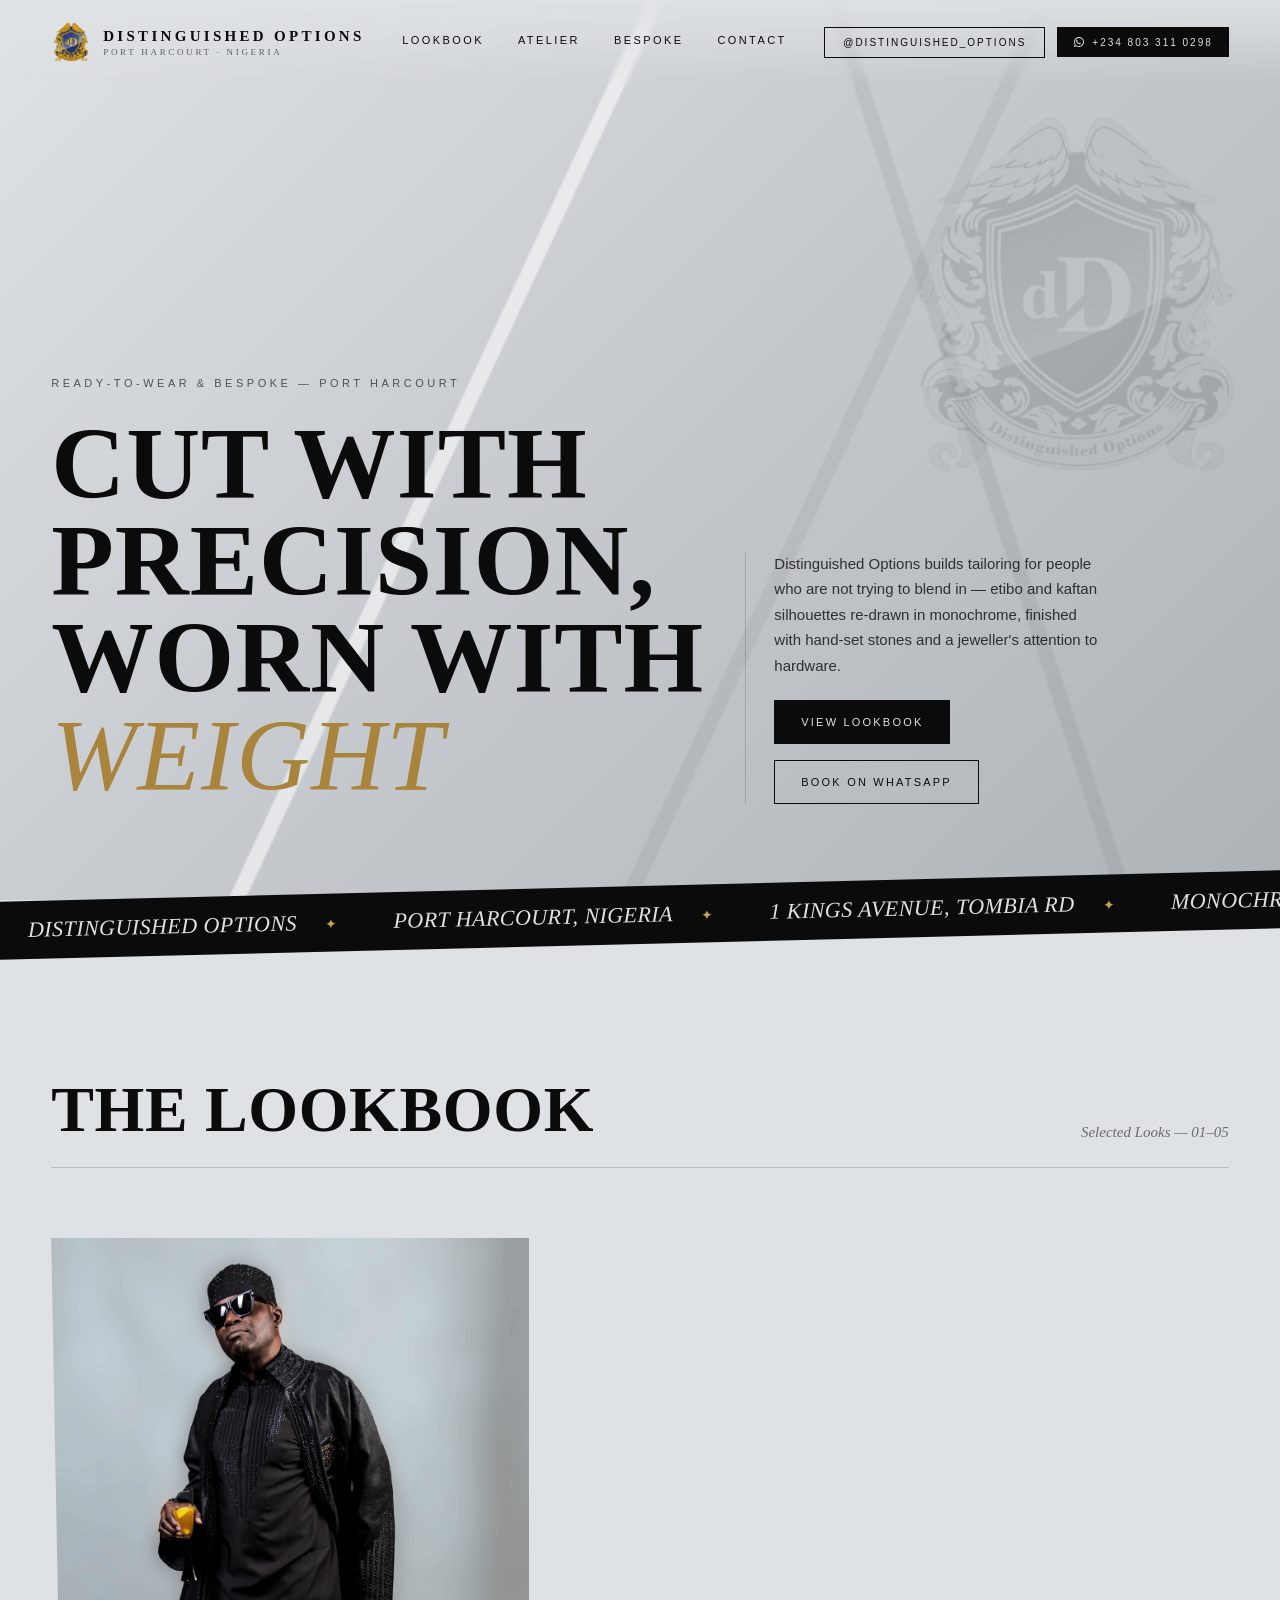
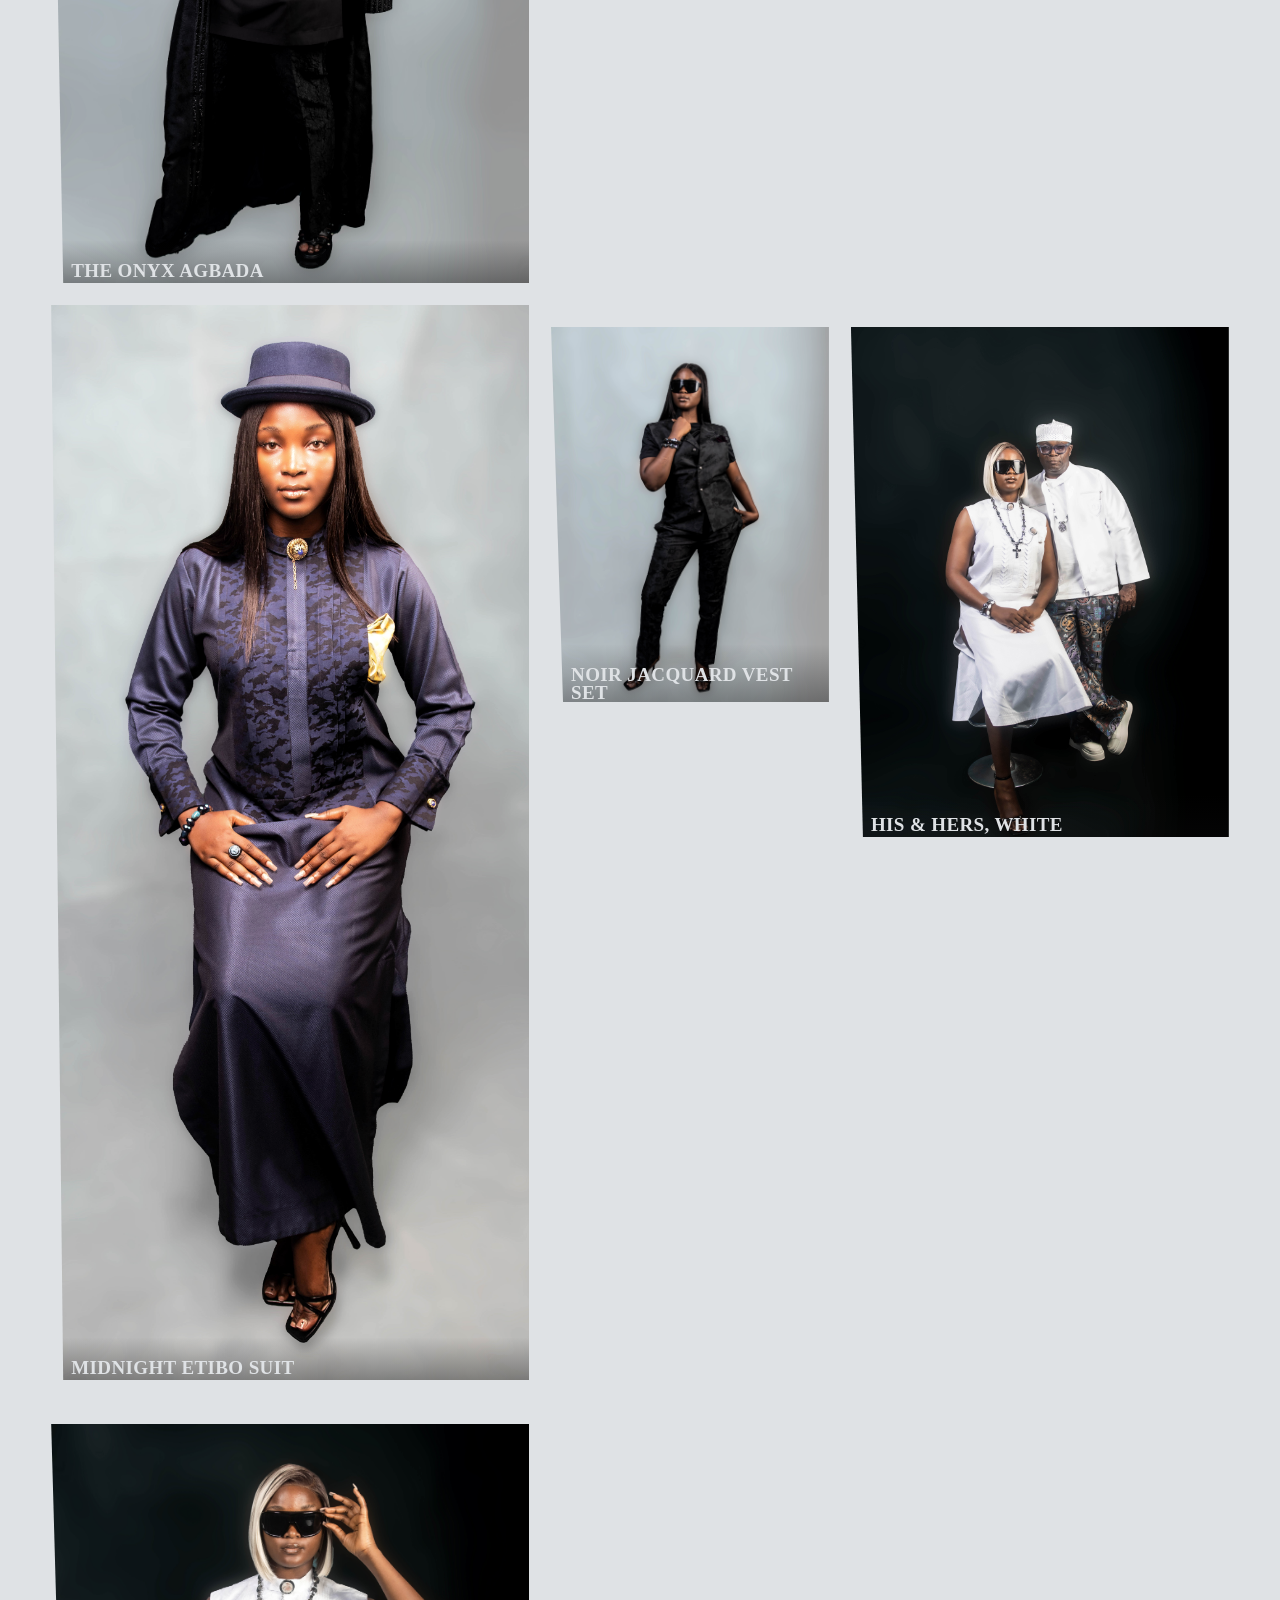
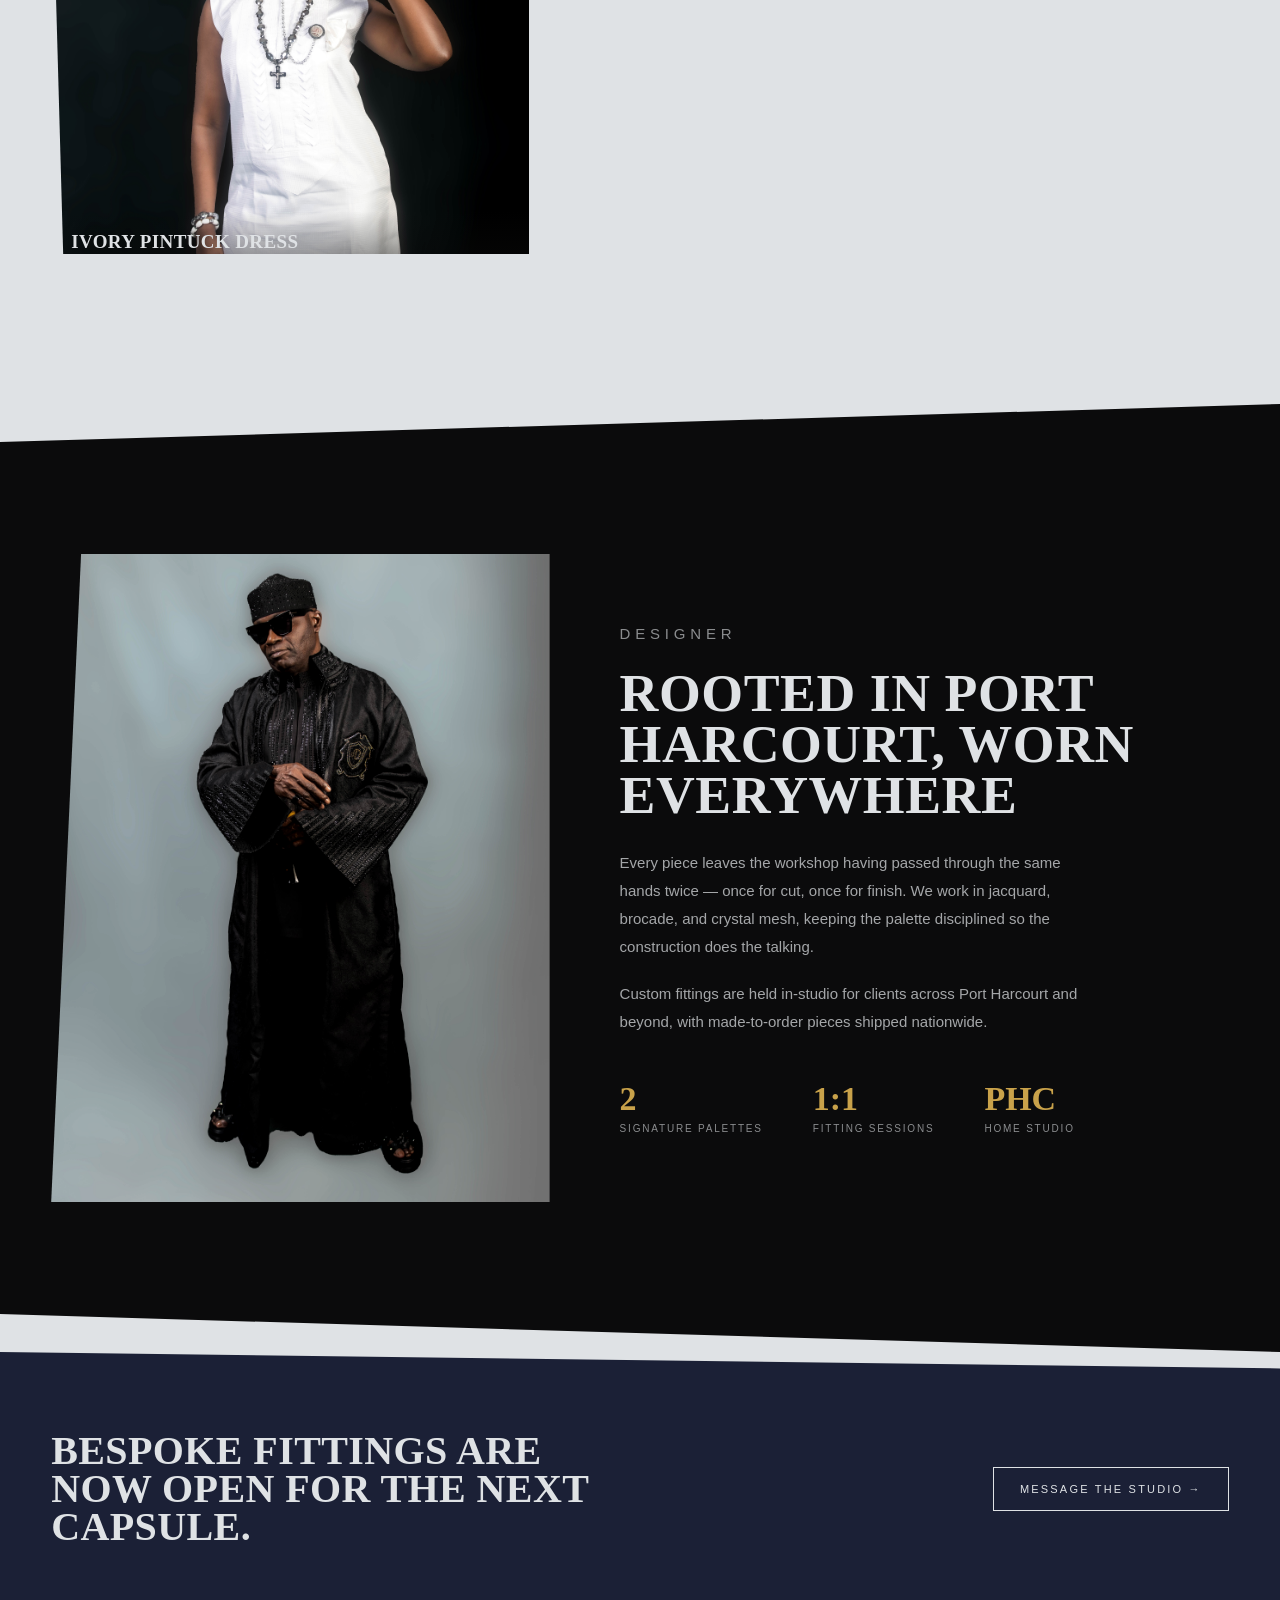
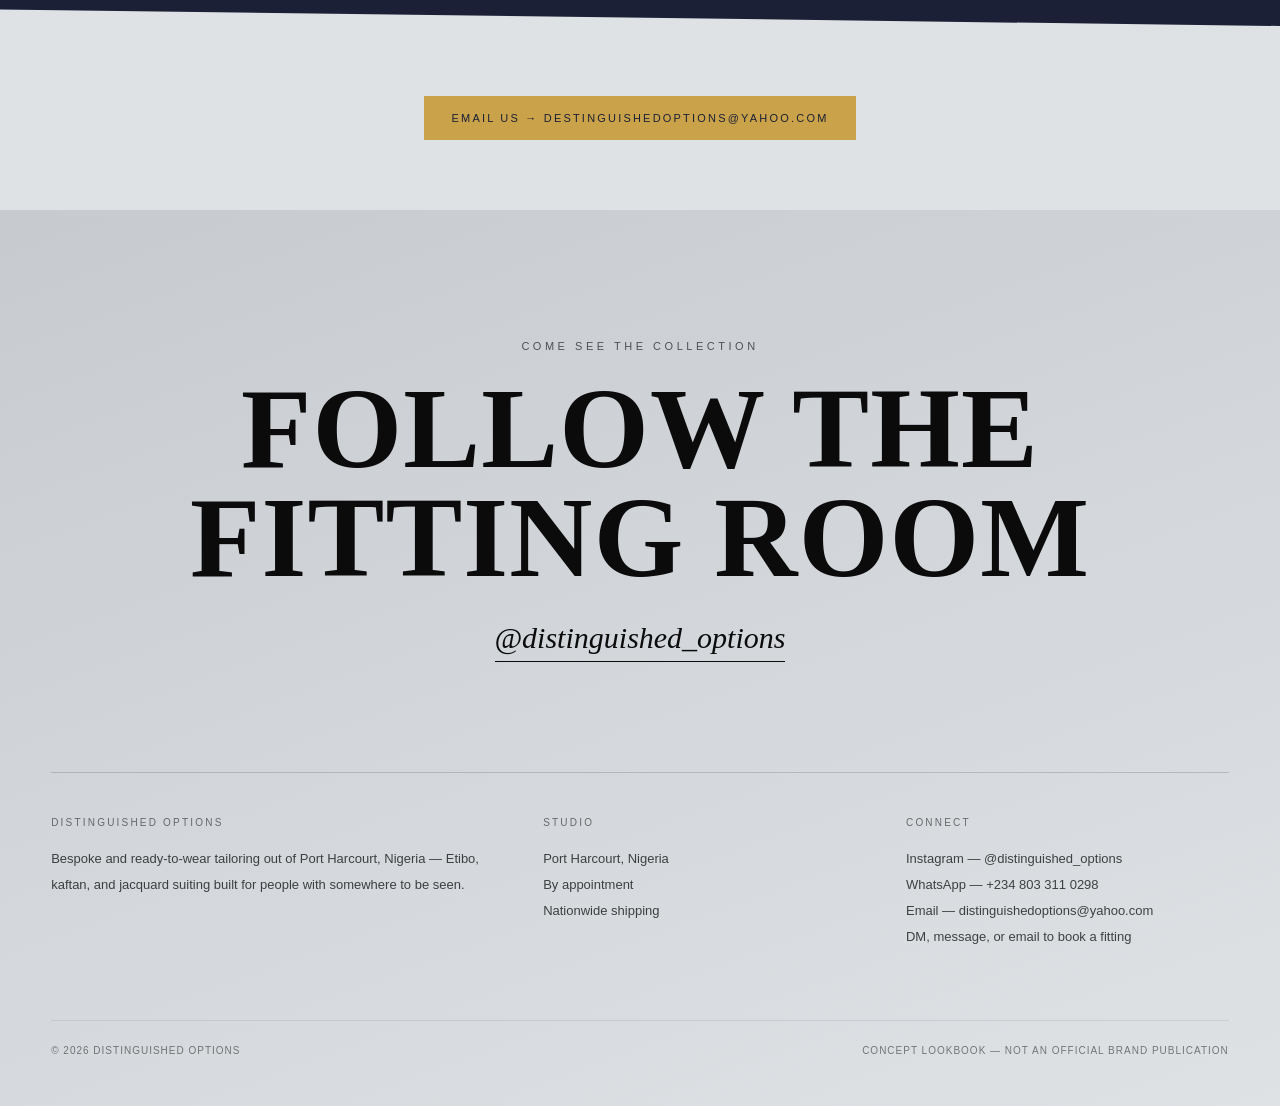
==== index.html @ 403ad82b "Rename distinguished-options.html to index.html" ====
<!DOCTYPE html>
<html lang="en">
<head>
<meta charset="UTF-8">
<meta name="viewport" content="width=device-width, initial-scale=1.0">
<title>Distinguished Options — Port Harcourt</title>
</head>
<body>
<link rel="stylesheet" href="Distinguished.Op.css">
<div class="facet-bg"></div>

<header>
  <div class="brandmark">
    <div class="crest">
      <img src="./Img/distinguished_options_logo.png" alt="Distinguished Options Logo">
    </div>
    <div class="word">Distinguished Options<small>Port Harcourt · Nigeria</small></div>
  </div>
  <nav class="links">
    <a href="#lookbook">Lookbook</a>
    <a href="#atelier">Atelier</a>
    <a href="#capsule">Bespoke</a>
    <a href="#contact">Contact</a>
  </nav>
  <div class="header-actions">
    <a class="ig-pill" href="https://instagram.com/distinguished_options" target="_blank" rel="noopener">@distinguished_options</a>
    <a class="wa-pill" href="https://wa.me/2348033110298" target="_blank" rel="noopener">
      <svg viewBox="0 0 24 24" fill="currentColor"><path d="M12.04 2C6.58 2 2.13 6.45 2.13 11.91c0 1.75.46 3.45 1.32 4.95L2.05 22l5.28-1.38a9.9 9.9 0 0 0 4.71 1.2h.01c5.46 0 9.9-4.45 9.9-9.91 0-2.65-1.03-5.14-2.9-7.01A9.82 9.82 0 0 0 12.04 2m0 1.8a8.1 8.1 0 0 1 5.76 2.39 8.1 8.1 0 0 1 2.38 5.72c0 4.48-3.65 8.12-8.15 8.12a8.1 8.1 0 0 1-4.14-1.13l-.3-.17-3.13.82.84-3.05-.19-.31a8.06 8.06 0 0 1-1.25-4.32c0-4.48 3.65-8.07 8.18-8.07m-4.5 4.19c-.15 0-.4.06-.61.29-.21.24-.8.78-.8 1.9s.82 2.21.93 2.36c.11.15 1.61 2.52 3.98 3.44 1.97.75 2.37.6 2.8.57.43-.04 1.39-.57 1.58-1.12.2-.55.2-1.02.14-1.12-.06-.1-.21-.16-.44-.28-.23-.12-1.39-.68-1.6-.76-.22-.08-.37-.12-.53.12-.16.24-.6.76-.74.92-.14.15-.27.17-.5.06-.23-.12-.98-.36-1.87-1.15-.69-.62-1.16-1.38-1.29-1.62-.14-.24-.01-.36.1-.48.11-.11.24-.28.36-.42.12-.14.16-.24.24-.4.08-.16.04-.3-.02-.42-.06-.12-.53-1.3-.74-1.78-.19-.46-.39-.4-.53-.41-.14-.01-.29-.01-.44-.01z"/></svg>
      <span class="wa-label">+234 803 311 0298</span>
    </a>
  </div>
</header>

<section class="hero">
  <div class="hero-mark">
    <img src="./Img/distinguished_options_logo.png" alt="Distinguished Options Logo">
  </div>
  <div class="hero-inner">
    <div>
      <p class="eyebrow">Ready&#8209;to&#8209;Wear &amp; Bespoke — Port Harcourt</p>
      <h1>CUT WITH<br>PRECISION,<br>WORN WITH <em>WEIGHT</em></h1>
    </div>
    <div class="hero-copy">
      <p>Distinguished Options builds tailoring for people who are not trying to blend in — etibo and kaftan silhouettes re-drawn in monochrome, finished with hand-set stones and a jeweller's attention to hardware.</p>
      <div class="cta-row">
        <a class="btn solid" href="#lookbook">View Lookbook</a>
        <a class="btn ghost" href="https://wa.me/2348033110298" target="_blank" rel="noopener">Book on WhatsApp</a>
      </div>
    </div>
  </div>
</section>

<div class="marquee-wrap">
  <div class="marquee">
    <span>DISTINGUISHED OPTIONS</span><span>PORT HARCOURT, NIGERIA</span><span>1 KINGS AVENUE, TOMBIA RD</span><span>MONOCHROME TAILORING</span>
    <span>DISTINGUISHED OPTIONS</span><span>PORT HARCOURT, NIGERIA</span><span>1 KINGS AVENUE, TOMBIA RD</span><span>MONOCHROME TAILORING</span>
  </div>
</div>

<section id="lookbook">
  <div class="section-head">
    <h2>The Lookbook</h2>
    <span class="num">Selected Looks — 01–05</span>
  </div>

  <div class="grid">
    <div class="look l1">
      <span class="tag">01 — Onyx</span>
      <img src="./Img/IMG_1371.JPG" alt="The Onyx Agbada">
      <div class="cap">
        <h3>The Onyx Agbada</h3>
        <p>Full-length beaded robe over a crystal-embellished kaftan — flatform sandals ground the drama.</p>
      </div>
    </div>

    <div class="look l2">
      <span class="tag">02 — Midnight</span>
      <img src="./Img/IMG_1400.JPG" alt="The Midnight Etibo Suit">
      <div class="cap">
        <h3>Midnight Etibo Suit</h3>
        <p>Camo etibo bodice, pleated front, and a gold-crowned brooch under a stiff wool boater.</p>
      </div>
    </div>

    <div class="look l3">
      <span class="tag">03 — Noir</span>
      <img src="./Img/IMG_1414.JPG" alt="The Noir Jacquard Vest Set">
      <div class="cap">
        <h3>Noir Jacquard Vest Set</h3>
        <p>Cropped brocade vest and slim trouser, finished with stacked bracelets and square sandals.</p>
      </div>
    </div>

    <div class="look l4">
      <span class="tag">04 — Duo</span>
      <img src="./Img/IMG_1416.JPG" alt="His &amp; Hers, White">
      <div class="cap">
        <h3>His &amp; Hers, White</h3>
        <p>Matching ivory tailoring — a fila cap and dragon-brocade trouser opposite a slit shift dress.</p>
      </div>
    </div>

    <div class="look l5">
      <span class="tag">05 — Ivory</span>
      <img src="./Img/IMG_1421.JPG" alt="The Ivory Pintuck Dress">
      <div class="cap">
        <h3>Ivory Pintuck Dress</h3>
        <p>Chevron-stitched bodice, shield sunglasses, and a rosary of jet beads for contrast.</p>
      </div>
    </div>
  </div>
</section>

<section id="atelier" class="atelier">
  <div class="grid2">
    <div class="atelier-img">
      <img src="./Img/Photo-53.jpg" alt="The Atelier">
    </div>
    <div>
      <p class="eyebrow">Designer</p>
      <h2>Rooted in Port Harcourt, worn everywhere</h2>
      <p>Every piece leaves the workshop having passed through the same hands twice — once for cut, once for finish. We work in jacquard, brocade, and crystal mesh, keeping the palette disciplined so the construction does the talking.</p>
      <p>Custom fittings are held in-studio for clients across Port Harcourt and beyond, with made-to-order pieces shipped nationwide.</p>
      <div class="stat-row">
        <div class="stat"><b>2</b><span>Signature Palettes</span></div>
        <div class="stat"><b>1:1</b><span>Fitting Sessions</span></div>
        <div class="stat"><b>PHC</b><span>Home Studio</span></div>
      </div>
    </div>
  </div>
</section>

<div id="capsule" class="capsule">
  <h3>Bespoke fittings are now open for the next capsule.</h3>
  <a class="btn" href="https://wa.me/2348033110298" target="_blank" rel="noopener">Message the Studio →</a>
</div>

<div id="dd-cta" class="dd-cta">
  <a class="btn" href="mailto:destinguishedoptions@yahoo.com">Email Us → destinguishedoptions@yahoo.com</a>
</div>

<footer id="contact">
  <div class="foot-cta">
    <span class="eyebrow">Come see the collection</span>
    <h2>FOLLOW THE<br>FITTING ROOM</h2>
    <a class="handle" href="https://instagram.com/distinguished_options" target="_blank" rel="noopener">@distinguished_options</a>
  </div>

  <div class="foot-grid">
    <div>
      <h4>Distinguished Options</h4>
      <p>Bespoke and ready-to-wear tailoring out of Port Harcourt, Nigeria — Etibo, kaftan, and jacquard suiting built for people with somewhere to be seen.</p>
    </div>
    <div>
      <h4>Studio</h4>
      <ul>
        <li>Port Harcourt, Nigeria</li>
        <li>By appointment</li>
        <li>Nationwide shipping</li>
      </ul>
    </div>
    <div>
      <h4>Connect</h4>
      <ul>
        <li><a href="https://instagram.com/distinguished_options" target="_blank" rel="noopener">Instagram — @distinguished_options</a></li>
        <li><a href="https://wa.me/2348033110298" target="_blank" rel="noopener">WhatsApp — +234 803 311 0298</a></li><li><a href="mailto:distinguishedoptions@yahoo.com">Email — distinguishedoptions@yahoo.com</a></li>
        <li>DM, message, or email to book a fitting</li>
      </ul>
    </div>
  </div>

  <div class="foot-bottom">
    <span>© 2026 Distinguished Options</span>
    <span>Concept Lookbook — Not an official brand publication</span>
  </div>
</footer>

</body>
</html>
---- Distinguished.Op.css ----
:root{
    --silver-1:#dfe2e5;
    --silver-2:#c7cbcf;
    --silver-3:#aeb3b8;
    --ink:#0b0b0c;
    --ink-soft:#1c1d1f;
    --gold:#a9843c;
    --gold-bright:#c9a24a;
    --navy:#1b2036;
    --line: rgba(11,11,12,0.16);
  }

  *{margin:0;padding:0;box-sizing:border-box;}

  html{scroll-behavior:smooth;}

  body{
    background:var(--silver-1);
    color:var(--ink);
    font-family:'Jost', sans-serif;
    font-weight:300;
    overflow-x:hidden;
  }

  ::selection{ background:var(--ink); color:var(--silver-1); }

  h1,h2,h3, .display{
    font-family:'Bodoni Moda', serif;
    font-weight:700;
    letter-spacing:0.01em;
    line-height:0.95;
  }

  .eyebrow{
    font-family:'Jost', sans-serif;
    font-size:11px;
    letter-spacing:0.32em;
    text-transform:uppercase;
    font-weight:500;
    color:var(--ink);
    opacity:0.65;
  }

  a{ color:inherit; text-decoration:none; }

  img{ display:block; width:100%; height:100%; object-fit:cover; }

  /* ---------- sharp faceted background ---------- */
  .facet-bg{
    position:fixed;
    inset:0;
    z-index:-1;
    background:
      linear-gradient(135deg, var(--silver-1) 0%, var(--silver-2) 46%, var(--silver-3) 100%);
  }
  .facet-bg::before{
    content:"";
    position:absolute; inset:0;
    background:
      linear-gradient(115deg, transparent 0 38%, rgba(255,255,255,0.55) 38.2% 39%, transparent 39.2% 61%, rgba(11,11,12,0.05) 61.2% 62%, transparent 62.2%),
      linear-gradient(72deg, transparent 0 71%, rgba(11,11,12,0.06) 71.2% 72%, transparent 72.2%);
  }

  /* ---------- nav ---------- */
  header{
    position:fixed; top:0; left:0; right:0; z-index:50;
    display:flex; align-items:center; justify-content:space-between;
    padding:22px clamp(20px,4vw,56px);
    background:linear-gradient(to bottom, rgba(223,226,229,0.92), rgba(223,226,229,0));
    backdrop-filter:blur(2px);
  }
  .brandmark{ display:flex; align-items:center; gap:12px; }
  .brandmark .crest{ width:40px; height:40px; flex-shrink:0; }
  .brandmark .crest img{ width:100%; height:100%; object-fit:contain; }
  .brandmark .word{ font-family:'Bodoni Moda', serif; font-weight:700; font-size:15px; letter-spacing:0.22em; text-transform:uppercase; }
  .brandmark .word small{ display:block; font-family:'Jost'; font-weight:400; font-size:9px; letter-spacing:0.3em; opacity:0.6; margin-top:2px; }

  nav.links{ display:flex; align-items:center; gap:34px; }
  nav.links a{ font-size:11px; letter-spacing:0.22em; text-transform:uppercase; position:relative; padding-bottom:4px; }
  nav.links a::after{ content:""; position:absolute; left:0; bottom:0; width:0; height:1px; background:var(--ink); transition:width .35s cubic-bezier(.7,0,.2,1); }
  nav.links a:hover::after{ width:100%; }
  .ig-pill{
    border:1px solid var(--ink); padding:9px 18px; font-size:10px; letter-spacing:0.2em; text-transform:uppercase;
    transition: all .3s ease;
  }
  .ig-pill:hover{ background:var(--ink); color:var(--silver-1); }

  .header-actions{ display:flex; align-items:center; gap:12px; }
  .wa-pill{
    display:inline-flex; align-items:center; gap:7px;
    padding:9px 16px; font-size:10px; letter-spacing:0.2em; text-transform:uppercase;
    background:var(--ink); color:var(--silver-1);
    transition: all .3s ease;
  }
  .wa-pill:hover{ background:var(--gold); }
  .wa-pill svg{ width:12px; height:12px; flex-shrink:0; }

  @media (max-width:520px){ .wa-pill span.wa-label{ display:none; } .wa-pill{ padding:9px 12px; } }

  @media (max-width:820px){ nav.links{ display:none; } }

  /* ---------- hero ---------- */
  .hero{
    min-height:100svh;
    display:flex; flex-direction:column; justify-content:flex-end;
    position:relative;
    padding:0 clamp(20px,4vw,56px) 0;
    clip-path: polygon(0 0, 100% 0, 100% 92%, 0 100%);
  }
  .hero-inner{
    display:grid; grid-template-columns: 1.15fr 0.85fr; gap:40px;
    align-items:end;
    padding-bottom:96px; padding-top:180px;
  }
  .hero .eyebrow{ margin-bottom:26px; }
  .hero h1{
    font-size:clamp(48px, 8vw, 118px);
    text-transform:uppercase;
  }
  .hero h1 em{ font-style:italic; font-weight:500; color:var(--gold); }
  .hero-copy{
    align-self:end;
    border-left:1px solid var(--line);
    padding-left:28px;
    max-width:360px;
  }
  .hero-copy p{ font-size:15px; line-height:1.7; opacity:0.8; margin-bottom:22px; }
  .cta-row{ display:flex; gap:16px; flex-wrap:wrap; }
  .btn{
    display:inline-flex; align-items:center; gap:10px;
    padding:15px 26px; font-size:11px; letter-spacing:0.2em; text-transform:uppercase;
    border:1px solid var(--ink);
    transition: all .35s cubic-bezier(.7,0,.2,1);
  }
  .btn.solid{ background:var(--ink); color:var(--silver-1); }
  .btn.solid:hover{ background:transparent; color:var(--ink); }
  .btn.ghost:hover{ background:var(--ink); color:var(--silver-1); }

  .hero-mark{
    position:absolute; right:clamp(10px,3vw,40px); top:110px;
    width:clamp(220px,26vw,420px);
    opacity:0.16; filter:grayscale(1) contrast(1.1);
    user-select:none; pointer-events:none;
    z-index:-1;
  }
  .hero-mark img{ width:100%; height:auto; display:block; }

  /* ---------- marquee ---------- */
  .marquee-wrap{
    background:var(--ink); color:var(--silver-1);
    overflow:hidden;
    padding:16px 0;
    transform:skewY(-1.4deg);
    margin:-14px 0;
  }
  .marquee{
    display:flex; white-space:nowrap;
    animation: scroll 26s linear infinite;
  }
  .marquee span{
    font-family:'Bodoni Moda',serif; font-style:italic; font-weight:500;
    font-size:22px; padding:0 28px; letter-spacing:0.02em;
  }
  .marquee span::after{ content:"✦"; padding-left:28px; font-style:normal; color:var(--gold-bright); font-size:14px; vertical-align:middle; }
  @keyframes scroll{ from{ transform:translateX(0);} to{ transform:translateX(-50%);} }

  /* ---------- section shells ---------- */
  section{ position:relative; padding:150px clamp(20px,4vw,56px); }
  .section-head{
    display:flex; justify-content:space-between; align-items:flex-end; gap:24px;
    margin-bottom:70px; flex-wrap:wrap;
    border-bottom:1px solid var(--line); padding-bottom:26px;
  }
  .section-head h2{ font-size:clamp(34px,5vw,64px); text-transform:uppercase; }
  .section-head .num{ font-family:'Bodoni Moda',serif; font-style:italic; font-size:15px; opacity:0.55; }

  /* ---------- lookbook ---------- */
  .grid{
    display:grid;
    grid-template-columns:repeat(12,1fr);
    gap:22px;
  }
  .look{
    position:relative;
    overflow:hidden;
    background:var(--ink);
    cursor:pointer;
    clip-path: polygon(0 0, 100% 0, 100% 100%, 12px 100%);
  }
  .look img{ transition: transform 1s cubic-bezier(.16,1,.3,1); filter:saturate(0.92) contrast(1.03); }
  .look:hover img{ transform:scale(1.055); }
  .look .tag{
    position:absolute; top:18px; left:18px;
    font-size:10px; letter-spacing:0.2em; text-transform:uppercase;
    color:var(--silver-1); mix-blend-mode:difference;
  }
  .look .cap{
    position:absolute; left:0; right:0; bottom:0;
    padding:22px 20px 20px;
    background:linear-gradient(to top, rgba(11,11,12,0.86), transparent);
    color:var(--silver-1);
    transform:translateY(58%);
    transition:transform .45s cubic-bezier(.7,0,.2,1);
  }
  .look:hover .cap{ transform:translateY(0); }
  .look .cap h3{ font-size:19px; text-transform:uppercase; letter-spacing:0.02em; margin-bottom:6px; }
  .look .cap p{ font-size:12px; opacity:0.75; line-height:1.5; max-width:280px; }

  .look.l1{ grid-column:1/6; aspect-ratio:4/5.4; }
  .look.l2{ grid-column:1/6; aspect-ratio:4/9; }
  .look.l3{ grid-column:6/9; aspect-ratio:4/5.4; margin-top:22px; }
  .look.l4{ grid-column:9/13; aspect-ratio:4/5.4; margin-top:22px; }
  .look.l5{ grid-column:1/6; aspect-ratio:4/3.6; margin-top:22px; }

  @media (max-width:900px){
    .look.l1,.look.l2,.look.l3,.look.l4,.look.l5{ grid-column:1/13; margin-top:0; }
    .grid{ gap:16px; }
    .look{ margin-top:0 !important; }
  }

  /* ---------- atelier / about ---------- */
  .atelier{
    background:var(--ink); color:var(--silver-1);
    clip-path:polygon(0 4%, 100% 0, 100% 100%, 0 96%);
  }
  .atelier .grid2{ display:grid; grid-template-columns:0.9fr 1.1fr; gap:70px; align-items:center; }
  .atelier .eyebrow{ color:var(--silver-1); opacity:0.6; }
  .atelier h2{ font-size:clamp(30px,4.2vw,54px); margin:18px 0 28px; text-transform:uppercase; }
  .atelier p{ font-size:15px; line-height:1.85; opacity:0.72; margin-bottom:20px; max-width:480px; }
  .stat-row{ display:flex; gap:50px; margin-top:44px; flex-wrap:wrap; }
  .stat b{ display:block; font-family:'Bodoni Moda',serif; font-size:34px; color:var(--gold-bright); }
  .stat span{ font-size:10px; letter-spacing:0.18em; text-transform:uppercase; opacity:0.6; }
  .atelier-img{ position:relative; aspect-ratio:4/5.2; clip-path:polygon(6% 0,100% 0,100% 100%,0 100%); }
  .atelier-img img{ filter:saturate(0.9) contrast(1.05); }

  @media (max-width:860px){ .atelier .grid2{ grid-template-columns:1fr; } .atelier-img{ order:-1; } }

  /* ---------- capsule strip (navy) ---------- */
  .capsule{
    background:var(--navy); color:var(--silver-1);
    padding:80px clamp(20px,4vw,56px);
    display:flex; align-items:center; justify-content:space-between; gap:30px; flex-wrap:wrap;
    clip-path:polygon(0 0, 100% 6%, 100% 100%, 0 94%);
  }
  .capsule h3{ font-size:clamp(24px,3.4vw,40px); text-transform:uppercase; max-width:560px; }
  .capsule .btn{ border-color:var(--silver-1); color:var(--silver-1); flex-shrink:0; }
  .capsule .btn:hover{ background:var(--silver-1); color:var(--navy); }

  /* ---------- dd- cta(gold) ---------- */
  .dd-cta .btn{
    background:var(--gold-bright); color:var(--navy);
    border-color:var(--gold-bright);
  }
  .dd-cta .btn:hover{
    background:transparent; color:var(--gold-bright);
  }

  /* ---------- footer / instagram cta ---------- */
  footer{
    background:linear-gradient(160deg, var(--silver-2), var(--silver-1));
    padding:130px clamp(20px,4vw,56px) 50px;
  }
  .dd-cta{text-align:center; gap:30px; flex-wrap:wrap; margin-bottom:70px; margin-top: 70px;} 
  .foot-cta{ text-align:center; margin-bottom:110px; }
  .foot-cta .eyebrow{ display:block; margin-bottom:22px; }
  .foot-cta h2{ font-size:clamp(46px,9vw,132px); text-transform:uppercase; }
  .foot-cta a.handle{
    display:inline-block; margin-top:28px; font-family:'Bodoni Moda',serif; font-style:italic;
    font-size:clamp(20px,2.6vw,30px); border-bottom:1px solid var(--ink); padding-bottom:6px;
  }
  .foot-grid{
    display:grid; grid-template-columns:1.4fr 1fr 1fr; gap:40px;
    padding-top:44px; border-top:1px solid var(--line);
  }
  .foot-grid h4{ font-size:10px; letter-spacing:0.22em; text-transform:uppercase; opacity:0.55; margin-bottom:18px; font-weight:500;}
  .foot-grid p, .foot-grid li{ font-size:13px; line-height:2; opacity:0.75; list-style:none; }
  .foot-grid ul{ padding:0; }
  .foot-bottom{
    display:flex; justify-content:space-between; margin-top:70px; padding-top:24px;
    border-top:1px solid var(--line); font-size:10px; letter-spacing:0.1em; text-transform:uppercase; opacity:0.5;
    flex-wrap:wrap; gap:10px;
  }

  @media (max-width:700px){ .foot-grid{ grid-template-columns:1fr; } }

  @media (max-width:820px){
    .hero-inner{ grid-template-columns:1fr; padding-top:150px; }
    .hero-copy{ border-left:none; padding-left:0; border-top:1px solid var(--line); padding-top:22px; max-width:none; }
  }
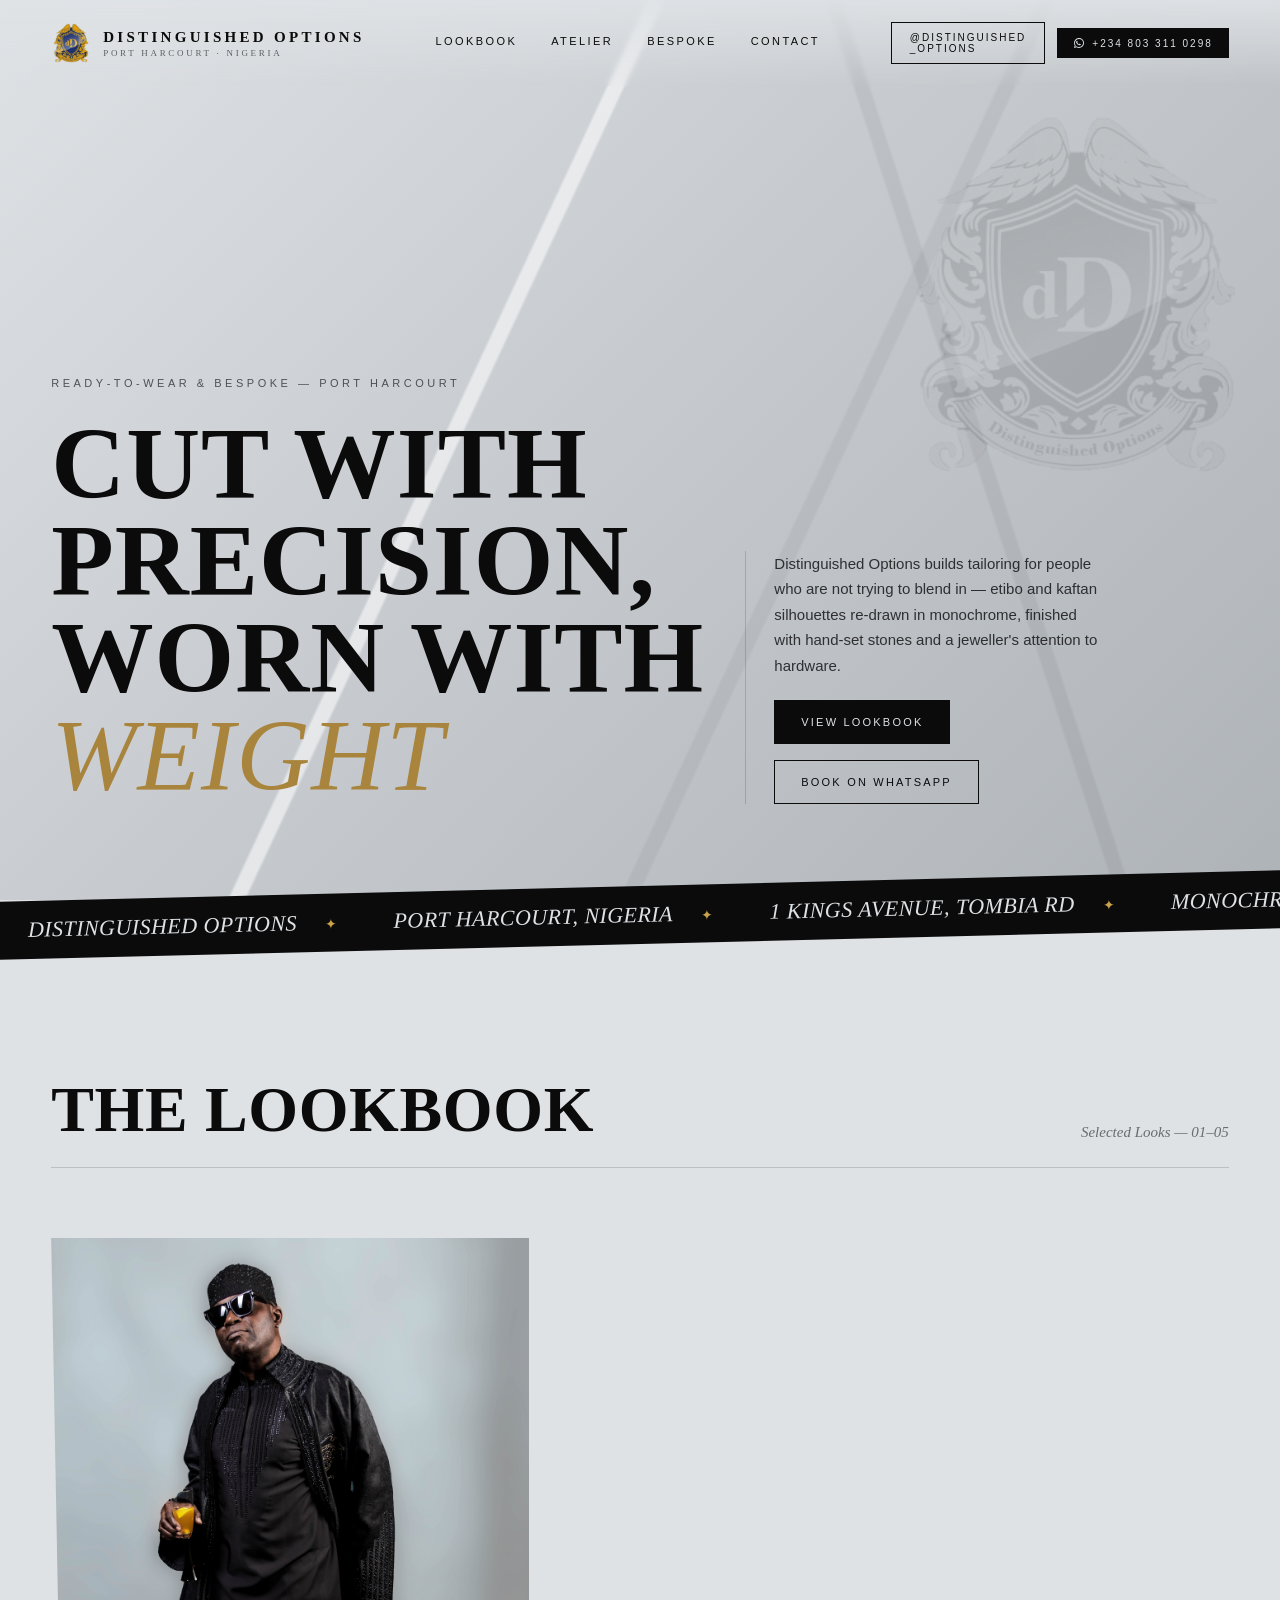
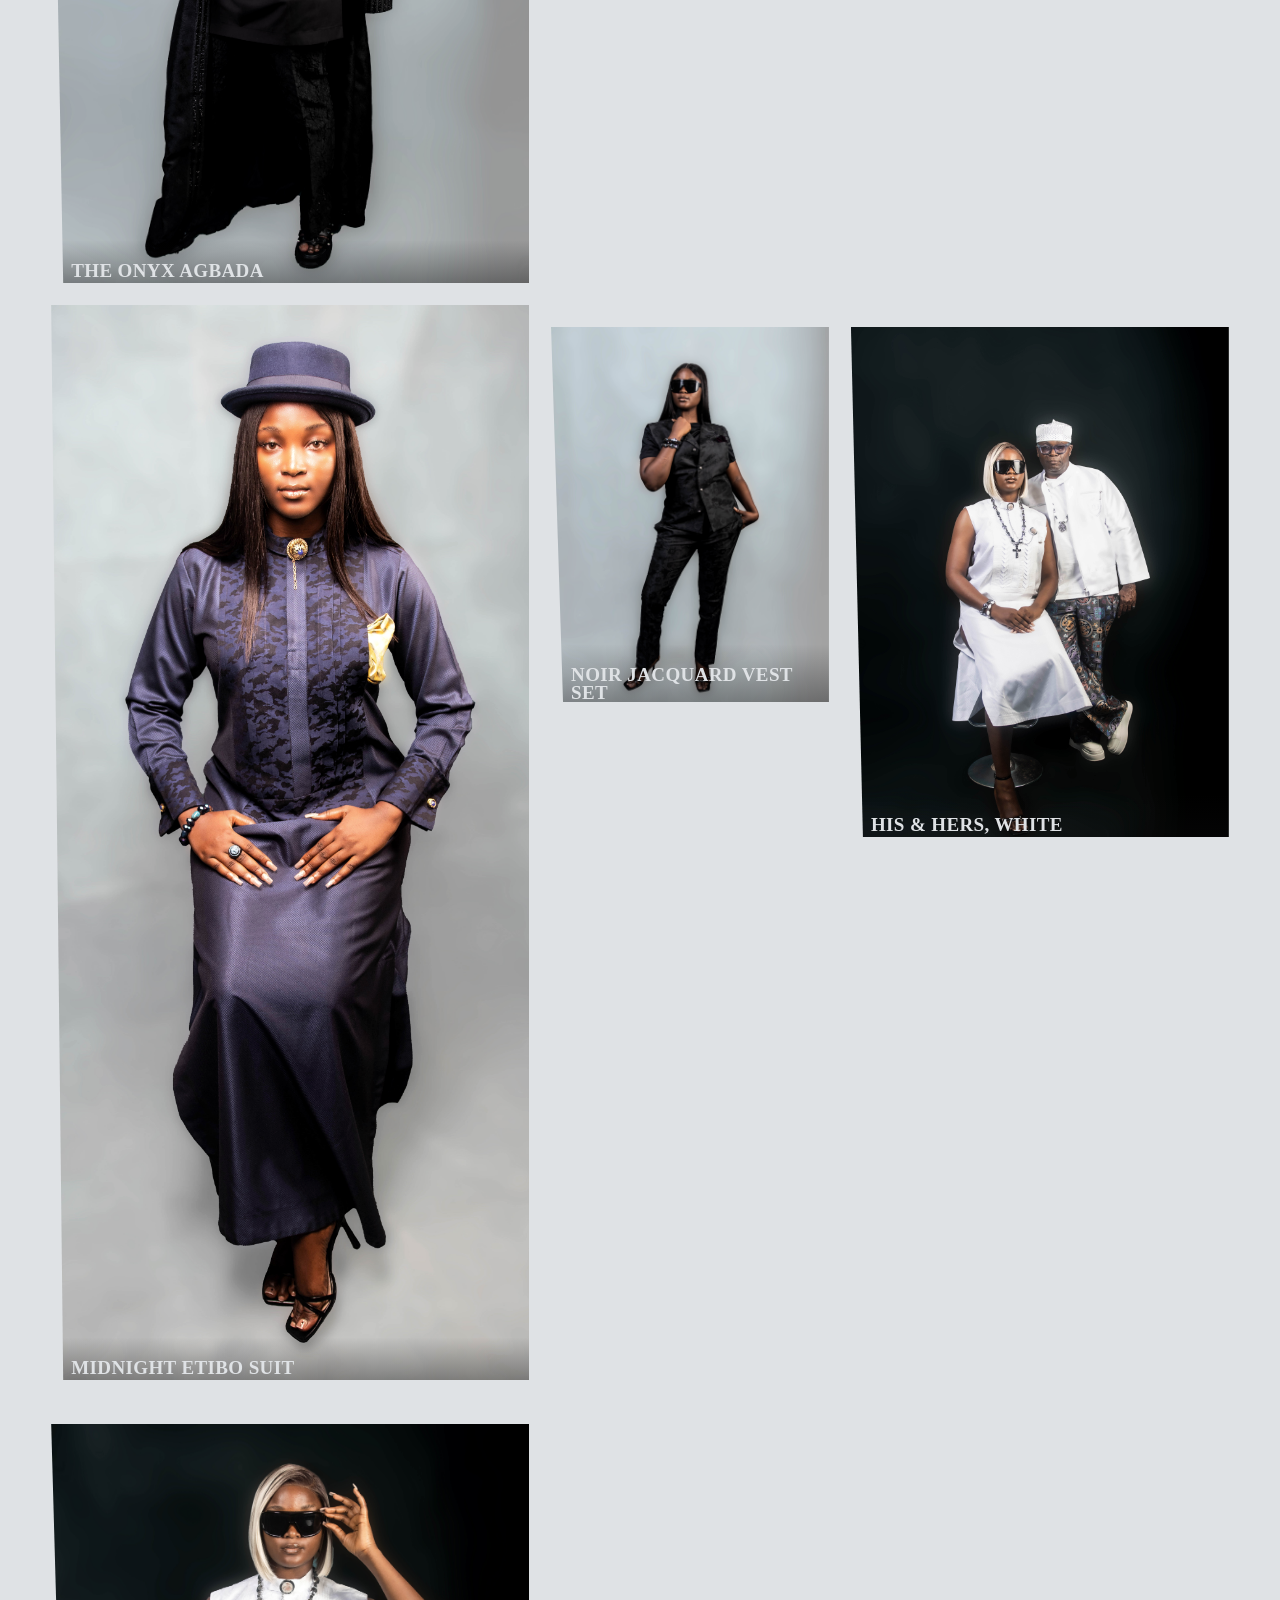
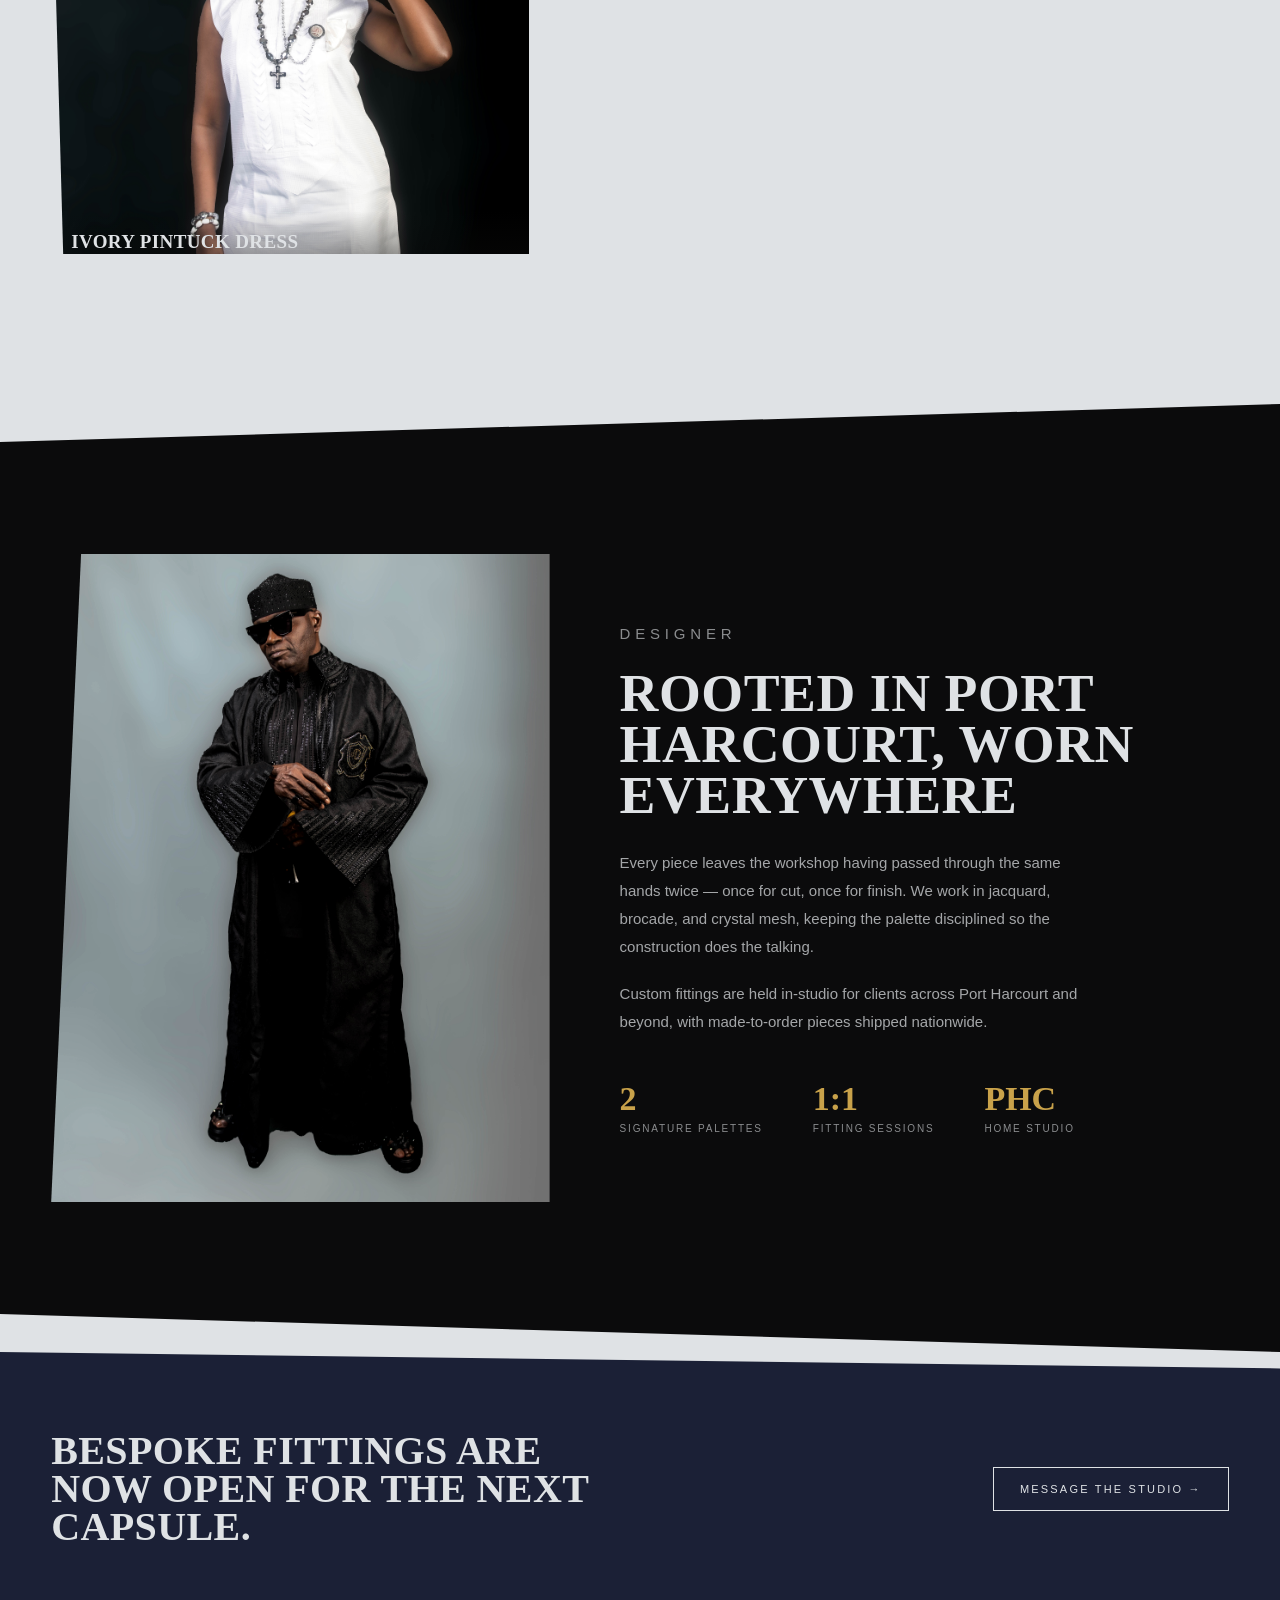
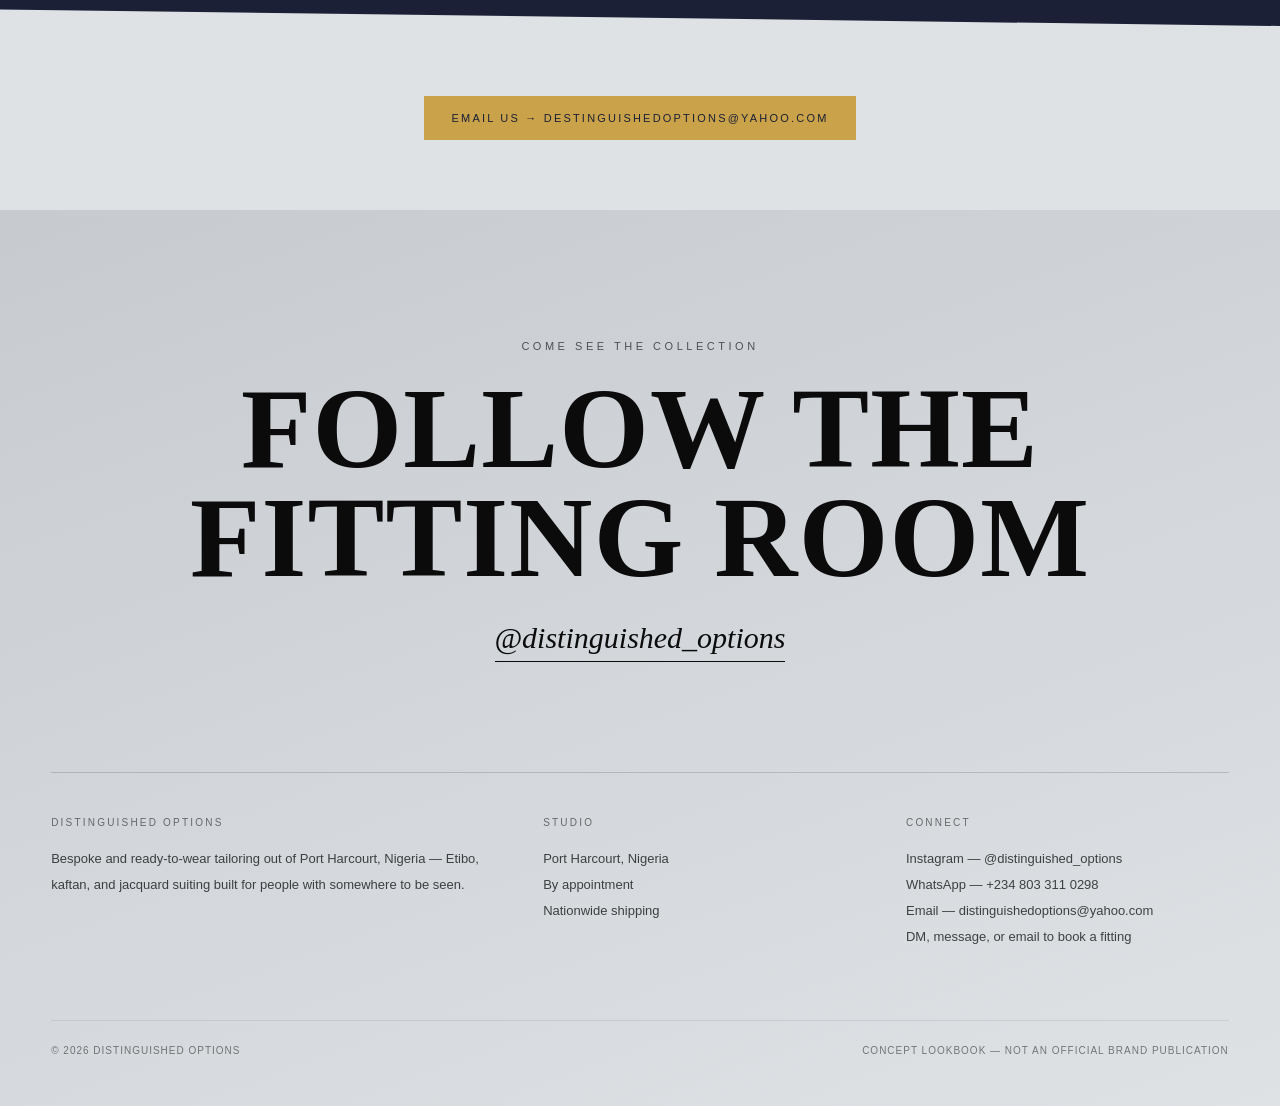
==== commit 5f4ca047: "Fix Instagram handle formatting in index.html" ====
--- a/index.html
+++ b/index.html
@@ -23,7 +23,7 @@
     <a href="#contact">Contact</a>
   </nav>
   <div class="header-actions">
-    <a class="ig-pill" href="https://instagram.com/distinguished_options" target="_blank" rel="noopener">@distinguished_options</a>
+    <a class="ig-pill" href="https://instagram.com/distinguished_options" target="_blank" rel="noopener">@distinguished<br>_options</a>
     <a class="wa-pill" href="https://wa.me/2348033110298" target="_blank" rel="noopener">
       <svg viewBox="0 0 24 24" fill="currentColor"><path d="M12.04 2C6.58 2 2.13 6.45 2.13 11.91c0 1.75.46 3.45 1.32 4.95L2.05 22l5.28-1.38a9.9 9.9 0 0 0 4.71 1.2h.01c5.46 0 9.9-4.45 9.9-9.91 0-2.65-1.03-5.14-2.9-7.01A9.82 9.82 0 0 0 12.04 2m0 1.8a8.1 8.1 0 0 1 5.76 2.39 8.1 8.1 0 0 1 2.38 5.72c0 4.48-3.65 8.12-8.15 8.12a8.1 8.1 0 0 1-4.14-1.13l-.3-.17-3.13.82.84-3.05-.19-.31a8.06 8.06 0 0 1-1.25-4.32c0-4.48 3.65-8.07 8.18-8.07m-4.5 4.19c-.15 0-.4.06-.61.29-.21.24-.8.78-.8 1.9s.82 2.21.93 2.36c.11.15 1.61 2.52 3.98 3.44 1.97.75 2.37.6 2.8.57.43-.04 1.39-.57 1.58-1.12.2-.55.2-1.02.14-1.12-.06-.1-.21-.16-.44-.28-.23-.12-1.39-.68-1.6-.76-.22-.08-.37-.12-.53.12-.16.24-.6.76-.74.92-.14.15-.27.17-.5.06-.23-.12-.98-.36-1.87-1.15-.69-.62-1.16-1.38-1.29-1.62-.14-.24-.01-.36.1-.48.11-.11.24-.28.36-.42.12-.14.16-.24.24-.4.08-.16.04-.3-.02-.42-.06-.12-.53-1.3-.74-1.78-.19-.46-.39-.4-.53-.41-.14-.01-.29-.01-.44-.01z"/></svg>
       <span class="wa-label">+234 803 311 0298</span>
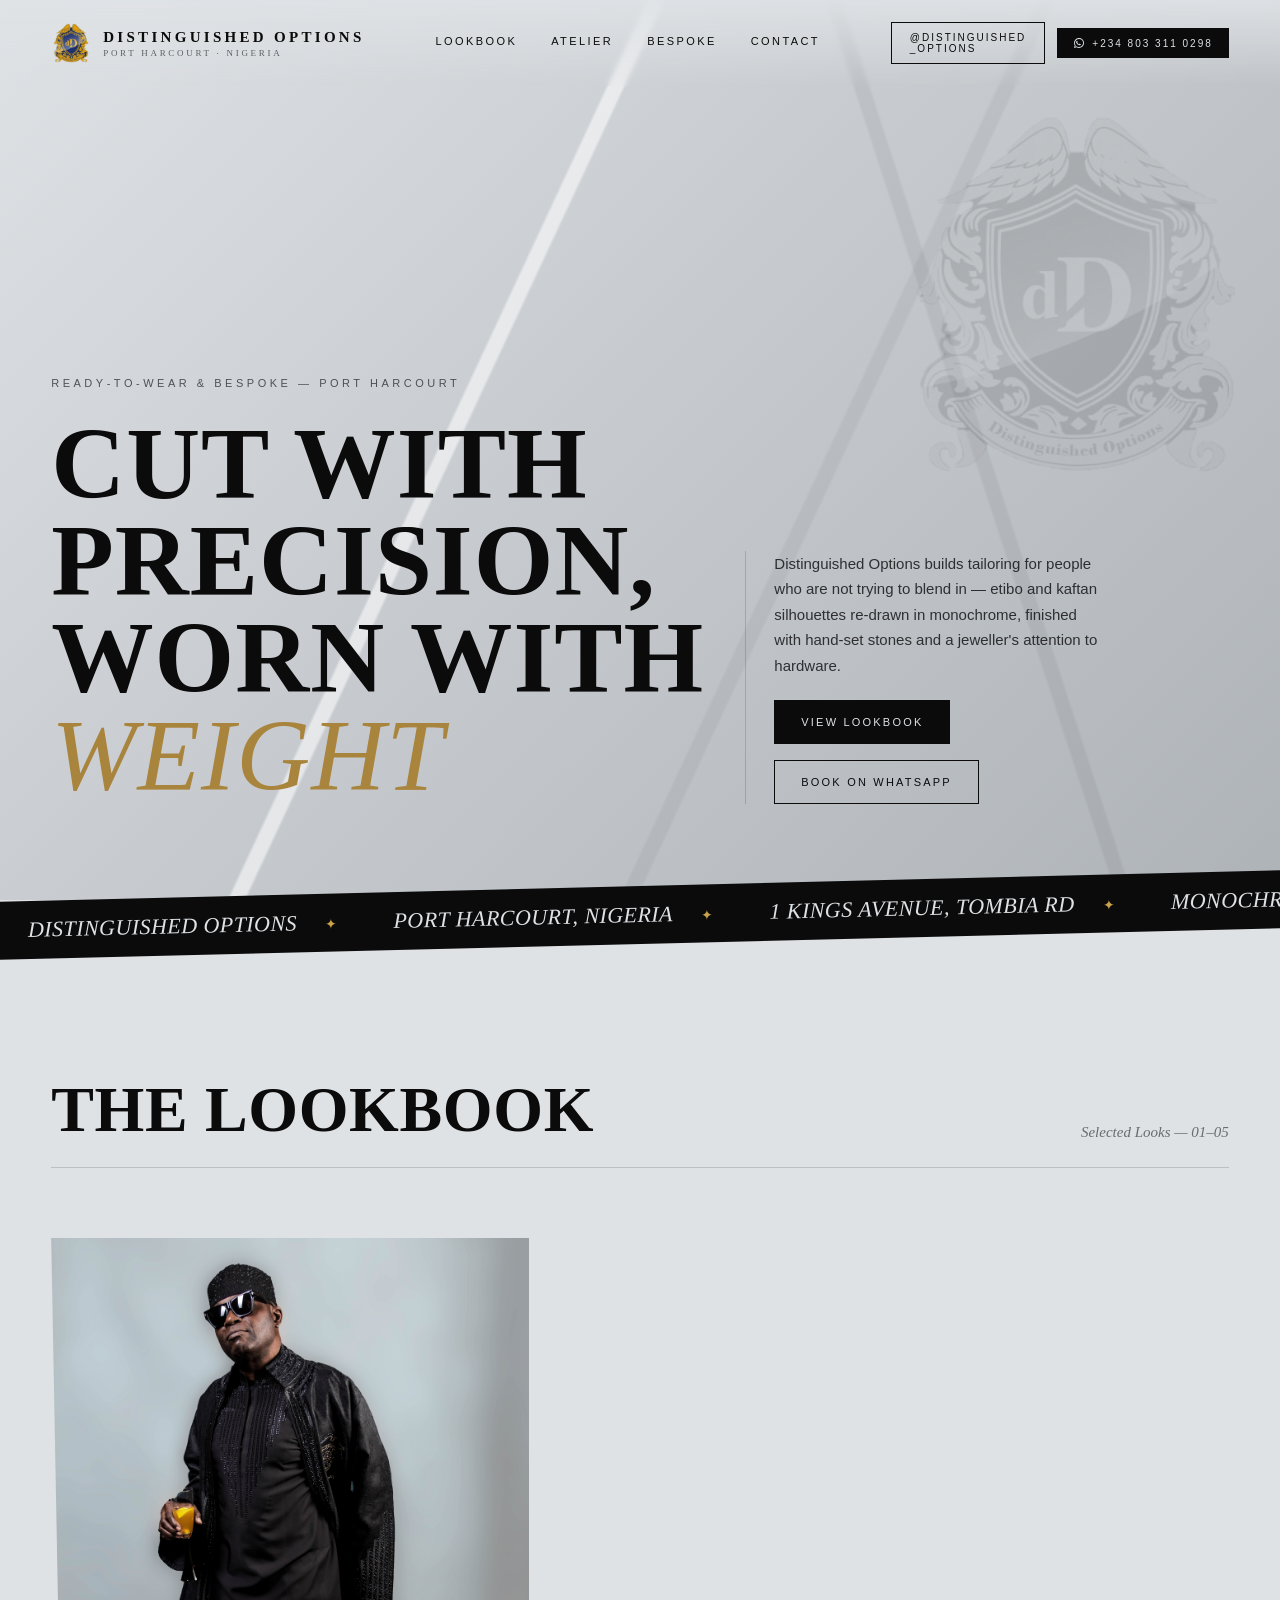
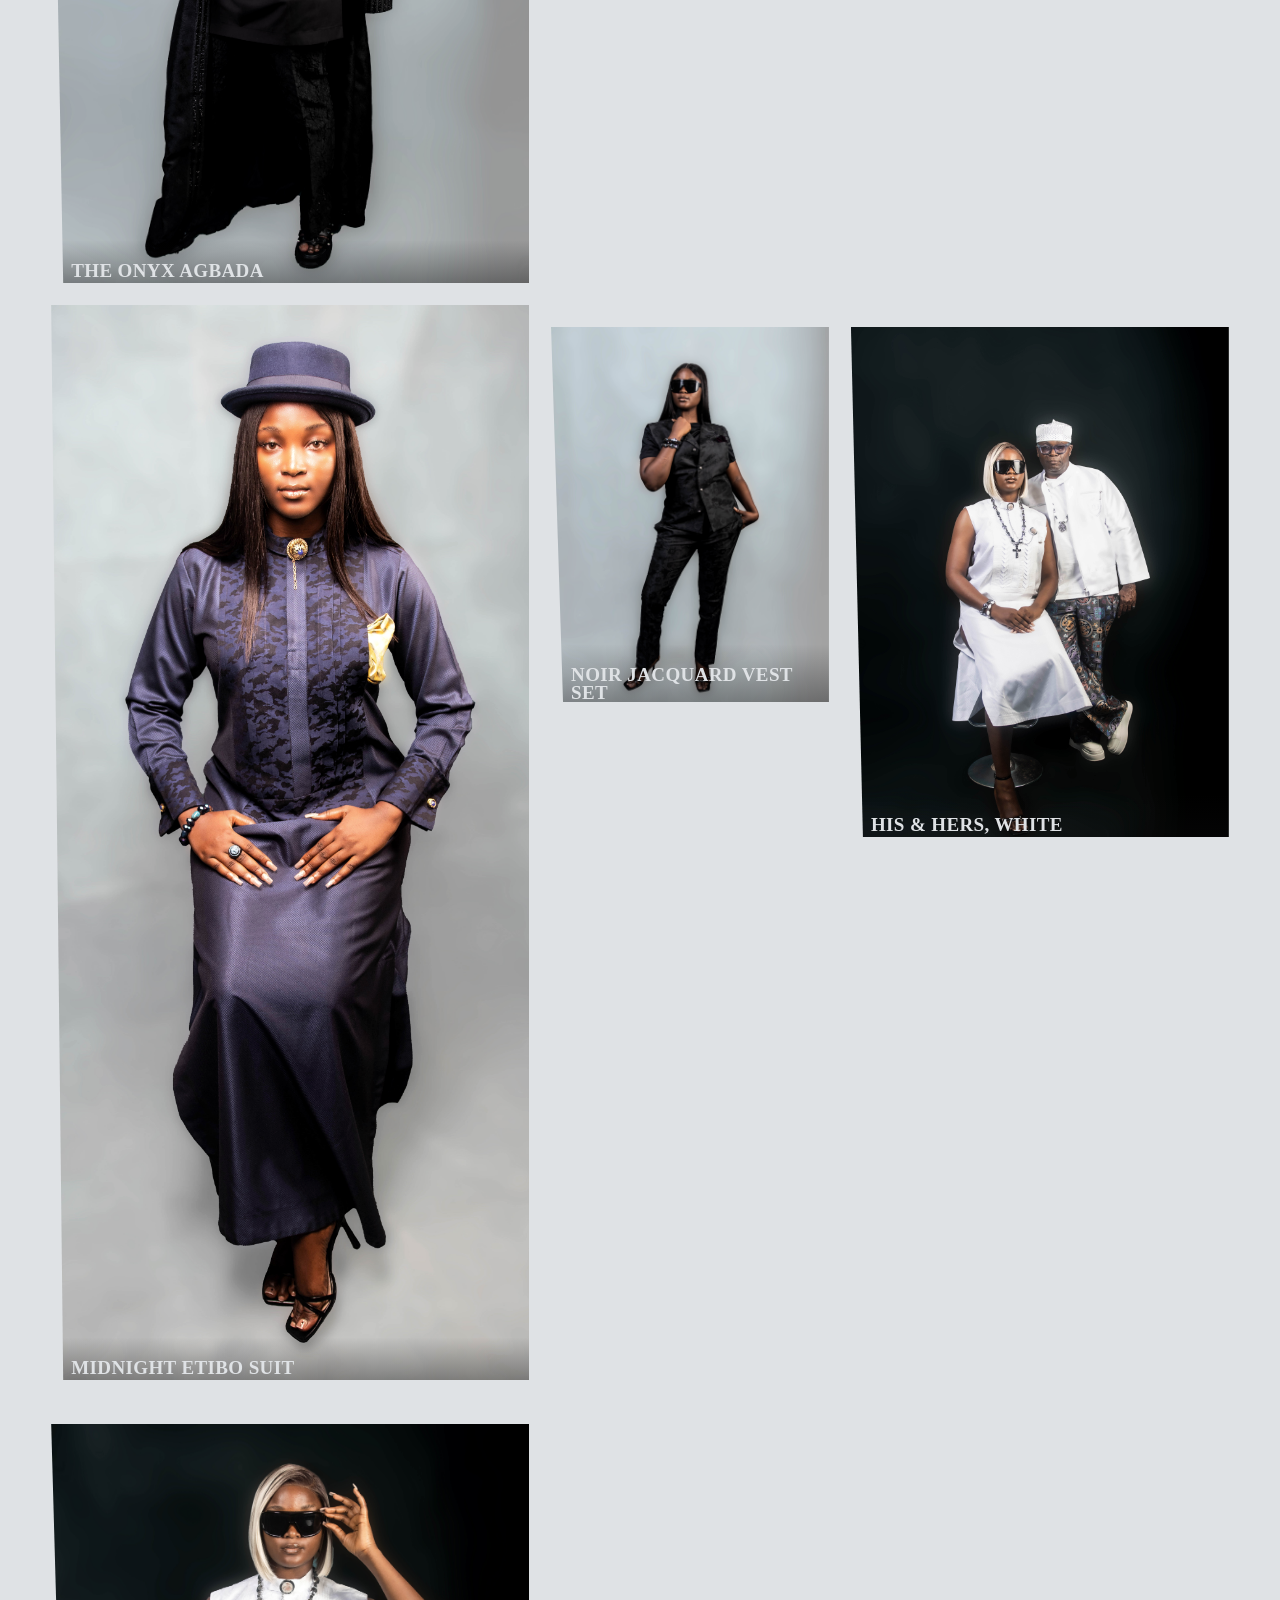
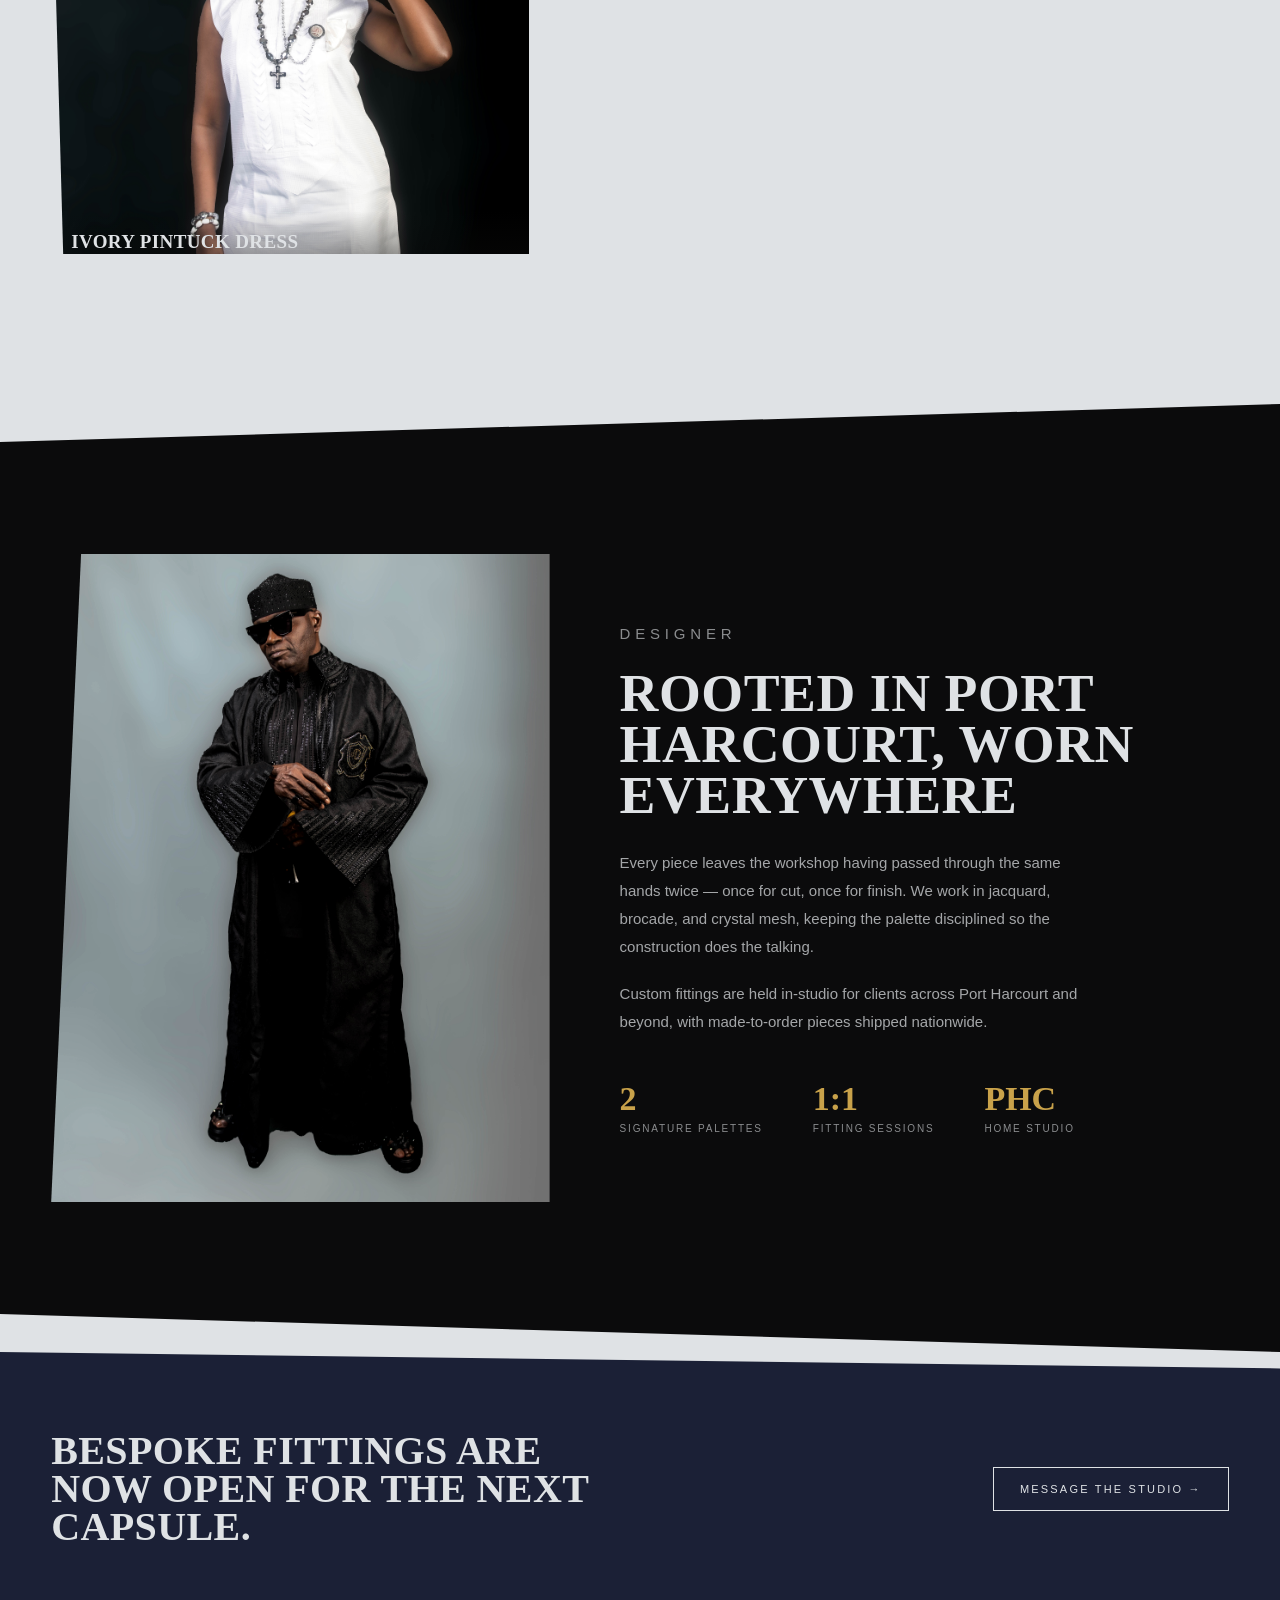
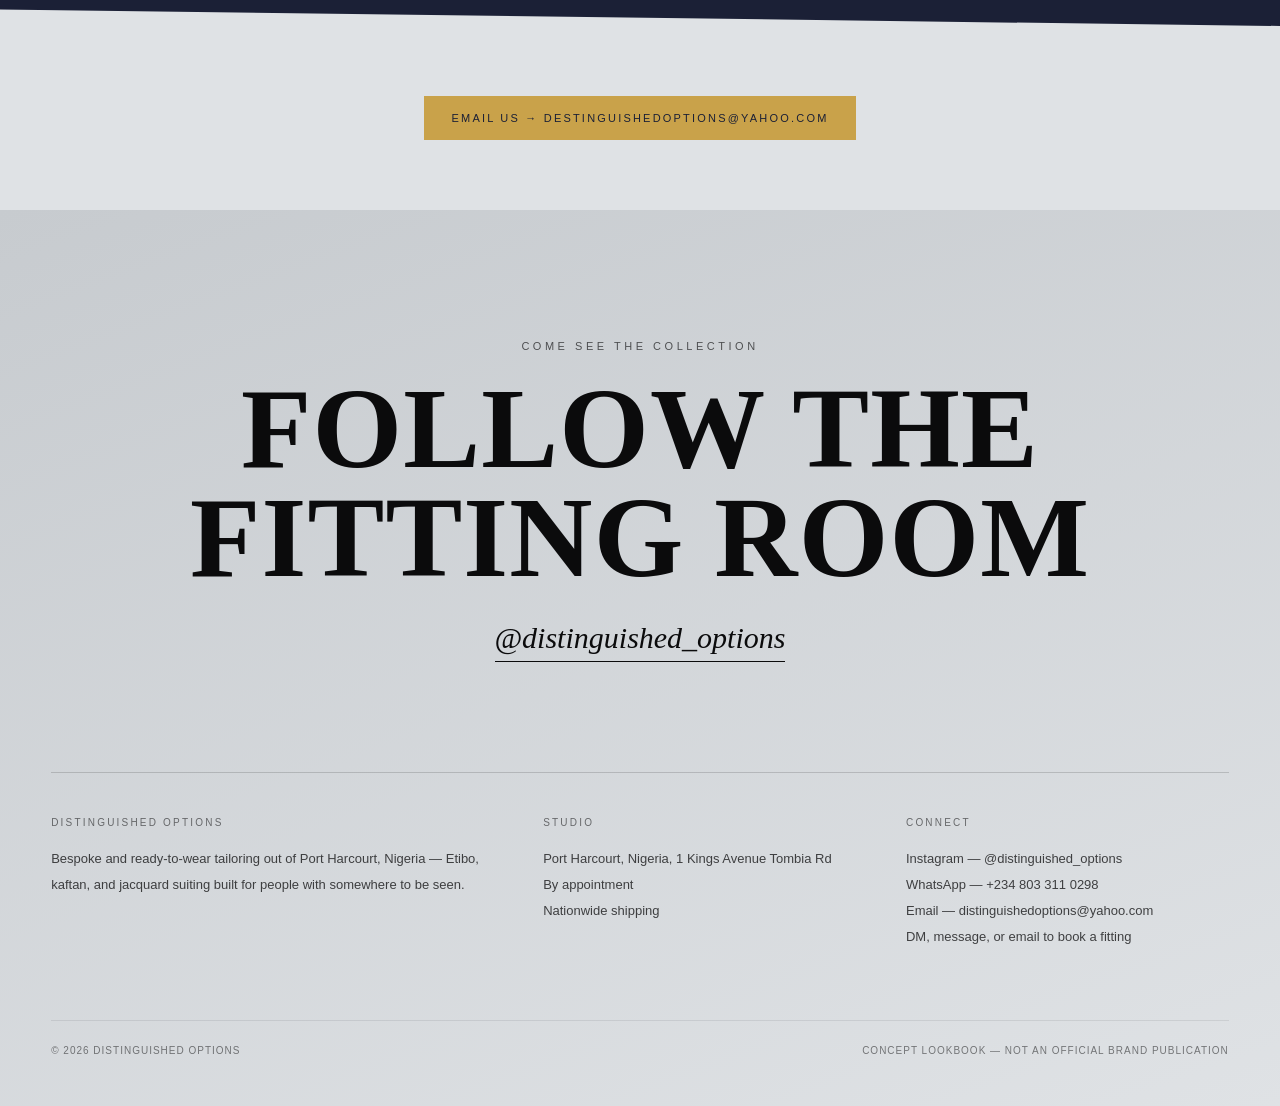
==== commit 7376e31e: "Update address details in index.html" ====
--- a/index.html
+++ b/index.html
@@ -154,7 +154,7 @@
     <div>
       <h4>Studio</h4>
       <ul>
-        <li>Port Harcourt, Nigeria</li>
+        <li>Port Harcourt, Nigeria, 1 Kings Avenue Tombia Rd</li>
         <li>By appointment</li>
         <li>Nationwide shipping</li>
       </ul>
